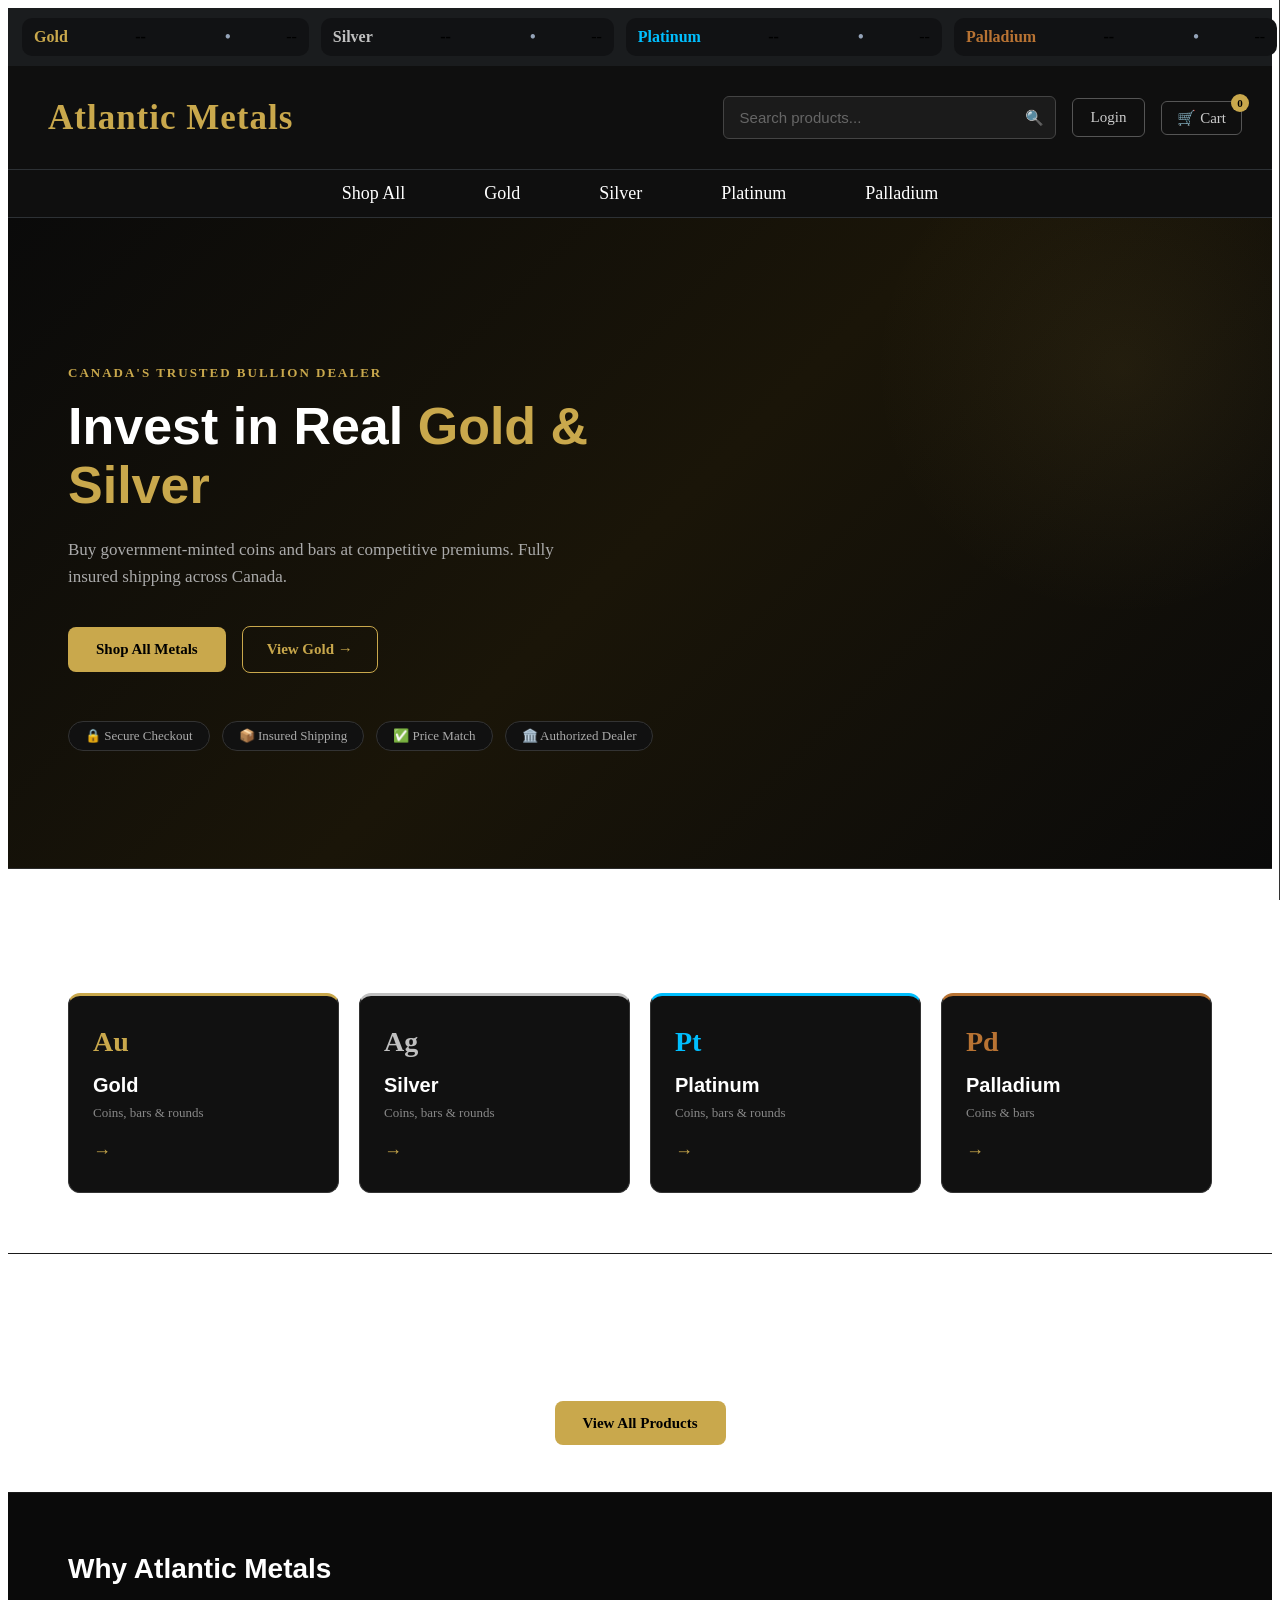
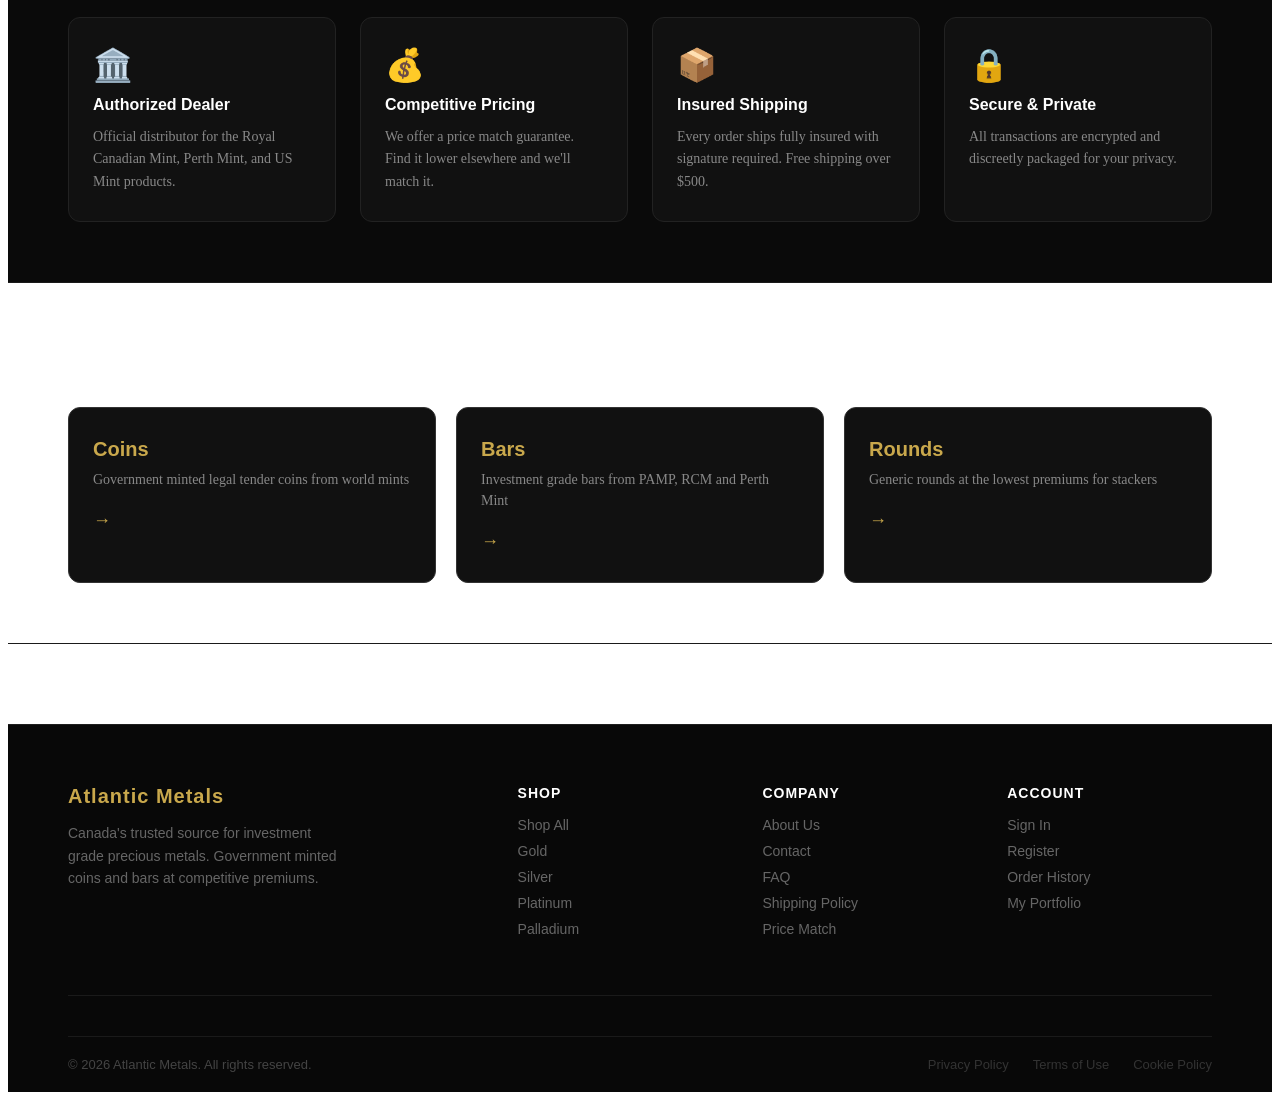
==== index.html @ 0f871f53 "Added footer, and login page" ====
<!DOCTYPE html>
<html>
<head>
    <title>Atlantic Metals - Canada's Precious Metals Dealer</title>
    <link rel="stylesheet" href="css/style.css">
    <link rel="stylesheet" href="css/store.css">
    <link rel="stylesheet" href="css/home.css">
    <link href="https://fonts.googleapis.com/css2?family=JetBrains+Mono:wght@400;600&display=swap" rel="stylesheet">
</head>
<body>

    <!-- CART DRAWER -->
    <div class="cart-overlay" id="cartOverlay"></div>
    <div class="cart-drawer" id="cartDrawer">
        <div class="cart-drawer-header">
            <h2>Your Cart</h2>
            <button class="cart-close-btn" id="cartCloseBtn">✕</button>
        </div>
        <div class="cart-drawer-items" id="cartDrawerItems"></div>
        <div class="cart-drawer-footer">
            <div class="cart-total-row">
                <span>Total</span>
                <span id="cartTotal">$0.00</span>
            </div>
            <button class="checkout-btn">Checkout</button>
        </div>
    </div>

    <div class="sticky-wrapper">

        <div class="ticker">
            <a href="products.html?metal=gold" class="metal-card">
                <div class="metal-info">
                    <span class="metal-name gold-text">Gold</span>
                    <span id="gold-price" class="metal-price gold">--</span>
                    <canvas id="gold-chart" width="60" height="18"></canvas>
                    <span id="gold-arrow" class="arrow unchanged">•</span>
                    <span id="gold-change" class="metal-change">--</span>
                </div>
            </a>
            <a href="products.html?metal=silver" class="metal-card">
                <div class="metal-info">
                    <span class="metal-name silver-text">Silver</span>
                    <span id="silver-price" class="metal-price silver">--</span>
                    <canvas id="silver-chart" width="60" height="18"></canvas>
                    <span id="silver-arrow" class="arrow unchanged">•</span>
                    <span id="silver-change" class="metal-change">--</span>
                </div>
            </a>
            <a href="products.html?metal=platinum" class="metal-card">
                <div class="metal-info">
                    <span class="metal-name platinum-text">Platinum</span>
                    <span id="platinum-price" class="metal-price platinum">--</span>
                    <canvas id="platinum-chart" width="60" height="18"></canvas>
                    <span id="platinum-arrow" class="arrow unchanged">•</span>
                    <span id="platinum-change" class="metal-change">--</span>
                </div>
            </a>
            <a href="products.html?metal=palladium" class="metal-card">
                <div class="metal-info">
                    <span class="metal-name palladium-text">Palladium</span>
                    <span id="palladium-price" class="metal-price palladium">--</span>
                    <canvas id="palladium-chart" width="60" height="18"></canvas>
                    <span id="palladium-arrow" class="arrow unchanged">•</span>
                    <span id="palladium-change" class="metal-change">--</span>
                </div>
            </a>
        </div>

        <div class="navbar">
            <a href="index.html" class="brand">Atlantic Metals</a>
            <div class="navbar-right">
                <div class="nav-search-wrap">
                    <input type="text" class="nav-search" id="navSearch" placeholder="Search products...">
                    <span class="nav-search-icon">🔍</span>
                </div>
                <a href="login.html" class="nav-login" id="navAccount">Login</a>
                <a class="nav-cart" id="cartBtn">
                    🛒 Cart
                    <span class="cart-count" id="cartCount">0</span>
                </a>
            </div>
        </div>

        <nav class="metal-menu">
            <div class="metal-item">
                <a href="products.html">Shop All</a>
            </div>
            <div class="metal-item">
                <a href="products.html?metal=gold">Gold</a>
                <div class="dropdown">
                    <a href="products.html?metal=gold&type=bars">Bars</a>
                    <a href="products.html?metal=gold&type=coins">Coins</a>
                    <a href="products.html?metal=gold&type=rounds">Rounds</a>
                </div>
            </div>
            <div class="metal-item">
                <a href="products.html?metal=silver">Silver</a>
                <div class="dropdown">
                    <a href="products.html?metal=silver&type=bars">Bars</a>
                    <a href="products.html?metal=silver&type=coins">Coins</a>
                    <a href="products.html?metal=silver&type=rounds">Rounds</a>
                </div>
            </div>
            <div class="metal-item">
                <a href="products.html?metal=platinum">Platinum</a>
                <div class="dropdown">
                    <a href="products.html?metal=platinum&type=bars">Bars</a>
                    <a href="products.html?metal=platinum&type=coins">Coins</a>
                    <a href="products.html?metal=platinum&type=rounds">Rounds</a>
                </div>
            </div>
            <div class="metal-item">
                <a href="products.html?metal=palladium">Palladium</a>
                <div class="dropdown">
                    <a href="products.html?metal=palladium&type=bars">Bars</a>
                    <a href="products.html?metal=palladium&type=coins">Coins</a>
                    <a href="products.html?metal=palladium&type=rounds">Rounds</a>
                </div>
            </div>
        </nav>
    </div>

    <!-- HERO -->
    <section class="hero">
        <div class="hero-content">
            <p class="hero-eyebrow">Canada's Trusted Bullion Dealer</p>
            <h1 class="hero-title">Invest in Real <span class="hero-gold">Gold & Silver</span></h1>
            <p class="hero-sub">Buy government-minted coins and bars at competitive premiums. Fully insured shipping across Canada.</p>
            <div class="hero-btns">
                <a href="products.html" class="btn-primary">Shop All Metals</a>
                <a href="products.html?metal=gold" class="btn-secondary">View Gold →</a>
            </div>
        </div>
        <div class="hero-badges">
            <div class="hero-badge">🔒 Secure Checkout</div>
            <div class="hero-badge">📦 Insured Shipping</div>
            <div class="hero-badge">✅ Price Match</div>
            <div class="hero-badge">🏛️ Authorized Dealer</div>
        </div>
    </section>

    <!-- SHOP BY METAL -->
    <section class="home-section">
        <h2 class="section-title">Shop by Metal</h2>
        <div class="metal-category-grid">
            <a href="products.html?metal=gold" class="metal-category-card gold-card">
                <div class="metal-category-icon">Au</div>
                <h3>Gold</h3>
                <p>Coins, bars & rounds</p>
                <span class="category-arrow">→</span>
            </a>
            <a href="products.html?metal=silver" class="metal-category-card silver-card">
                <div class="metal-category-icon">Ag</div>
                <h3>Silver</h3>
                <p>Coins, bars & rounds</p>
                <span class="category-arrow">→</span>
            </a>
            <a href="products.html?metal=platinum" class="metal-category-card platinum-card">
                <div class="metal-category-icon">Pt</div>
                <h3>Platinum</h3>
                <p>Coins, bars & rounds</p>
                <span class="category-arrow">→</span>
            </a>
            <a href="products.html?metal=palladium" class="metal-category-card palladium-card">
                <div class="metal-category-icon">Pd</div>
                <h3>Palladium</h3>
                <p>Coins & bars</p>
                <span class="category-arrow">→</span>
            </a>
        </div>
    </section>

    <!-- FEATURED PRODUCTS -->
    <section class="home-section">
        <h2 class="section-title">Bestsellers</h2>
        <div class="featured-grid" id="featuredGrid"></div>
        <div class="section-cta">
            <a href="products.html" class="btn-primary">View All Products</a>
        </div>
    </section>

    <!-- WHY US -->
    <section class="home-section why-section">
        <h2 class="section-title">Why Atlantic Metals</h2>
        <div class="why-grid">
            <div class="why-card">
                <div class="why-icon">🏛️</div>
                <h3>Authorized Dealer</h3>
                <p>Official distributor for the Royal Canadian Mint, Perth Mint, and US Mint products.</p>
            </div>
            <div class="why-card">
                <div class="why-icon">💰</div>
                <h3>Competitive Pricing</h3>
                <p>We offer a price match guarantee. Find it lower elsewhere and we'll match it.</p>
            </div>
            <div class="why-card">
                <div class="why-icon">📦</div>
                <h3>Insured Shipping</h3>
                <p>Every order ships fully insured with signature required. Free shipping over $500.</p>
            </div>
            <div class="why-card">
                <div class="why-icon">🔒</div>
                <h3>Secure & Private</h3>
                <p>All transactions are encrypted and discreetly packaged for your privacy.</p>
            </div>
        </div>
    </section>

    <!-- SHOP BY TYPE -->
    <section class="home-section">
        <h2 class="section-title">Shop by Type</h2>
        <div class="type-grid">
            <a href="products.html?metal=gold&type=coins" class="type-card">
                <h3>Coins</h3>
                <p>Government minted legal tender coins from world mints</p>
                <span class="category-arrow">→</span>
            </a>
            <a href="products.html?metal=gold&type=bars" class="type-card">
                <h3>Bars</h3>
                <p>Investment grade bars from PAMP, RCM and Perth Mint</p>
                <span class="category-arrow">→</span>
            </a>
            <a href="products.html?metal=gold&type=rounds" class="type-card">
                <h3>Rounds</h3>
                <p>Generic rounds at the lowest premiums for stackers</p>
                <span class="category-arrow">→</span>
            </a>
        </div>
    </section>

    <script src="js/data.js"></script>
    <script src="js/script.js"></script>
    <script src="js/cart.js"></script>
    <script src="js/home.js"></script>
    <script src="js/footer.js"></script>

</body>
</html>
---- css/store.css ----
.store-page {
    color: white;
    font-family: Arial, Helvetica, sans-serif;
    min-height: 100vh;
    margin-top: 40px;
    margin-left: 30px;
    margin-right: 30px;
}

/* SORT BAR ABOVE PRODUCTS */
.store-sort-bar {
    display: flex;
    justify-content: space-between;
    align-items: center;
    position: relative;
    margin-bottom: 15px;
}

.sort-left {
    display: flex;
    align-items: center;
    justify-content: space-between;
    width: 260px;
}

.sort-right {
    position: relative;
}

.product-count {
    color: #fff;
    font-size: 19px;
    font-weight: 700;
}

.clear-filters-btn {
    background: none;
    border: none;
    color: #c9a84c;
    cursor: pointer;
    font-size: 19px;
    padding: 0;
}

.clear-filters-btn:hover {
    text-decoration: underline;
}

/* COMMON STICKY WRAPPER FOR TICKER + NAVBAR + METAL MENU */
.sticky-wrapper {
    position: sticky;
    top: 0;
    z-index: 1000;
    background: #0f0f0f;
    border-bottom: 1px solid #2d3135;
}

/* TICKER */
.ticker {
    display: flex;
    width: 100%;
    background-color: #1A1C1E;
    padding: 10px 14px;
    gap: 12px;
    box-sizing: border-box;
}

/* NAVBAR */
.navbar {
    display: flex;
    justify-content: space-between;
    align-items: center;
    padding: 20px 20px 20px 40px;
    border-bottom: 1px solid #2d3135;
}

.brand {
    color: #c9a84c;
    font-size: 35px;
    font-weight: 700;
    text-decoration: none;
    letter-spacing: 1px;
}

.brand:hover {
    color: #fff;
}

.navbar-right {
    display: flex;
    align-items: center;
    gap: 16px;
    padding: 10px;
}

.nav-search {
    background: #1b1b1b;
    border: 1px solid #444;
    border-radius: 6px;
    padding: 12px 40px 12px 16px;
    color: #fff;
    font-size: 15px;
    width: 275px;
    outline: none;
}

.nav-search::placeholder {
    color: #666;
}

.nav-search:focus {
    border-color: #c9a84c;
}

.nav-search-wrap {
    position: relative;
    display: flex;
    align-items: center;
}

.nav-search-icon {
    position: absolute;
    right: 12px;
    color: #666;
    font-size: 15px;
    pointer-events: none;
}

.nav-login {
    color: #ccc;
    font-size: 15px;
    text-decoration: none;
    border: 1px solid #555;
    padding: 10px 18px;
    border-radius: 6px;
}

.nav-login:hover {
    border-color: #c9a84c;
    color: #c9a84c;
}

.nav-cart {
    color: #ccc;
    font-size: 15px;
    text-decoration: none;
    border: 1px solid #555;
    padding: 7px 15px;
    border-radius: 6px;
    position: relative;
    overflow: visible;
    cursor: pointer;
}

.nav-cart:hover {
    border-color: #c9a84c;
    color: #c9a84c;
}

.cart-count {
    position: absolute;
    top: -8px;
    right: -8px;
    background: #c9a84c;
    color: #000;
    font-size: 11px;
    font-weight: 700;
    border-radius: 50%;
    width: 18px;
    height: 18px;
    display: flex;
    align-items: center;
    justify-content: center;
}

/* METAL MENU */
.metal-menu {
    display: flex;
    justify-content: center;
    align-items: center;
    gap: 55px;
    padding: 7px 0;
}

.metal-item {
    position: relative;
}

.metal-item > a {
    color: white;
    font-size: 18px;
    font-weight: 500;
    text-decoration: none;
    padding: 6px 12px;
    display: block;
}

.metal-item > a:hover {
    color: #c9a84c;
}

.metal-item .dropdown {
    display: none;
    position: absolute;
    top: 100%;
    left: 0;
    background: #1c1c1c;
    border: 1px solid #444;
    border-radius: 8px;
    min-width: 140px;
    z-index: 100;
}

.metal-item:hover .dropdown {
    display: block;
}

.metal-item .dropdown a {
    display: block;
    padding: 8px 10px;
    color: white;
    text-decoration: none;
    font-size: 14px;
}

.metal-item .dropdown a:hover {
    background: #333;
}

/* ACTIVE METAL COLORS */
.metal-item.active-gold > a { color: #c9a84c; }
.metal-item.active-silver > a { color: #C0C0C0; }
.metal-item.active-platinum > a { color: #00bfff; }
.metal-item.active-palladium > a { color: #b87333; }
.metal-item.active-all > a { color: #ffffff; }

/* TICKER METAL NAME COLORS */
.gold-text { color: #c9a84c; }
.silver-text { color: #C0C0C0; }
.platinum-text { color: #00bfff; }
.palladium-text { color: #b87333; }

/* PRODUCTS PAGE LAYOUT */
.store-page .products-page {
    display: flex;
    flex-direction: row;
    align-items: flex-start;
    gap: 20px;
}

/* FILTER CARD STYLE */
.filters-card {
    width: 260px;
    background: #1b1b1b;
    border: 1px solid #444;
    border-radius: 10px;
    padding: 25px;
    display: flex;
    flex-direction: column;
    gap: 10px;
    align-items: flex-start;
    box-sizing: border-box;
}

.filters-card h4 {
    margin: 10px 0 5px 0;
    color: #c9a84c;
    font-size: 14px;
}

.filters-card label {
    display: block;
    margin: 5px 0;
    color: #fff;
    font-size: 14px;
}

.filters-card input[type="checkbox"] {
    margin-right: 8px;
}

.filter-dropdown {
    width: 100%;
    border-bottom: 1px solid #333;
    margin-bottom: 10px;
}

.filter-header-toggle {
    cursor: pointer;
    font-size: 14px;
    font-weight: 600;
    color: #ccc;
    padding: 8px 0;
    user-select: none;
}

.filter-header-toggle:hover {
    color: white;
}

.filter-options {
    display: none;
    padding-left: 5px;
    flex-direction: column;
    gap: 5px;
}

.filter-options.show {
    display: flex;
}

/* PRODUCTS AREA */
.store-page .products-area {
    flex: 1;
    display: flex;
    flex-direction: column;
}

/* PRODUCT GRID */
.store-page .product-grid {
    display: grid;
    grid-template-columns: repeat(auto-fill, minmax(240px, 1fr));
    gap: 30px;
}

/* PRODUCT CARD */
.store-page .product-card {
    background: #000000;
    border: 1px solid #444;
    border-radius: 10px;
    padding: 20px;
    height: 420px;
    display: flex;
    flex-direction: column;
    justify-content: space-between;
    transition: 0.2s;
    position: relative;
}

.store-page .product-card:hover {
    border: 1px solid #888;
    background: #111;
}

.store-page .product-card h3 {
    color: #c9a84c;
    font-size: 16px;
}

.store-page .product-card p {
    color: #ddd;
    margin: 5px 0;
}

/* PRODUCT IMAGE WRAP */
.product-img-wrap {
    width: 100%;
    height: 270px;
    background: #000000;
    border-radius: 8px;
    display: flex;
    align-items: center;
    justify-content: center;
    margin-bottom: 10px;
    padding: 15px;
    box-sizing: border-box;
}

.product-img-wrap img {
    max-height: 200px;
    width: auto;
    object-fit: contain;
}

/* AVAILABILITY */
.availability {
    position: absolute;
    top: 10px;
    right: 10px;
    font-size: 12px;
    font-weight: 600;
}

.in-stock { color: #00d26a; }
.out-stock { color: #ff4d4d; }

/* PRICE TICKER STYLES */
.metal-card {
    flex: 1;
    display: flex;
    align-items: center;
    justify-content: center;
    padding: 10px 12px;
    background-color: #111214;
    border-radius: 10px;
    text-decoration: none;
    color: inherit;
    transition: background-color 0.2s ease, transform 0.15s ease;
}

.metal-card:hover {
    background-color: #222426;
    transform: translateY(-2px);
}

.flash-green { animation: cardFlashGreen 0.35s ease; }
.flash-red { animation: cardFlashRed 0.35s ease; }

@keyframes cardFlashGreen {
    0% { background-color: rgba(74,222,128,0.45); }
    100% { background-color: #111214; }
}

@keyframes cardFlashRed {
    0% { background-color: rgba(248,113,113,0.45); }
    100% { background-color: #111214; }
}

.metal-info {
    display: flex;
    align-items: center;
    justify-content: center;
    gap: 8px;
    width: 100%;
}

.metal-name {
    font-weight: 600;
}

.metal-price {
    font-weight: 600;
    min-width: 70px;
    text-align: right;
    font-variant-numeric: tabular-nums;
}

.arrow {
    font-weight: bold;
    width: 12px;
    text-align: center;
}

.arrow.positive { color: #4ADE80; }
.arrow.negative { color: #F87171; }
.arrow.unchanged { color: #94A3B8; }

.metal-change {
    min-width: 55px;
    text-align: right;
    font-variant-numeric: tabular-nums;
}

.sparkline-container {
    width: 80px;
    height: 30px;
}

canvas.sparkline {
    width: 100%;
    height: 100%;
    display: block;
}

/* SORT CONTROL BUTTON */
.sort-control {
    background: #1b1b1b;
    padding: 6px 12px;
    border: 1px solid #444;
    border-radius: 6px;
    cursor: pointer;
    user-select: none;
    font-size: 19px;
}

.sort-control:hover {
    background: #222;
}

/* SORT DROPDOWN MENU */
.sort-dropdown {
    display: none;
    position: absolute;
    top: 32px;
    right: 0;
    background: #1b1b1b;
    border: 1px solid #444;
    border-radius: 8px;
    min-width: 230px;
    overflow: hidden;
    z-index: 200;
}

.sort-dropdown.open {
    display: block;
}

.sort-dropdown div {
    padding: 10px 12px;
    cursor: pointer;
    font-size: 19px;
    border-bottom: 1px solid #333;
}

.sort-dropdown div:last-child {
    border-bottom: none;
}

.sort-dropdown div:hover {
    background: #2a2a2a;
}

.breadcrumb {
    display: flex;
    align-items: center;
    gap: 6px;
    margin-bottom: 40px;
    font-size: 17px;
    margin-top: 30px;
}

.breadcrumb a {
    color: #aaa;
    text-decoration: none;
}

.breadcrumb a:hover {
    color: #c9a84c;
}

.breadcrumb span {
    color: #555;
}

/* CARD LINK */
.card-link {
    text-decoration: none;
    display: block;
}

.card-link h3 {
    color: #c9a84c;
    font-size: 16px;
}

.card-link:hover h3 {
    text-decoration: underline;
}

.card-price {
    color: #ddd;
    margin: 5px 0;
    font-size: 15px;
}

.card-bottom {
    display: flex;
    align-items: center;
    justify-content: space-between;
    margin-top: 10px;
    gap: 8px;
}

.card-qty {
    display: flex;
    align-items: center;
    gap: 6px;
    background: #1a1a1a;
    border: 1px solid #444;
    border-radius: 6px;
    padding: 4px 8px;
}

.qty-btn {
    background: none;
    border: none;
    color: #fff;
    font-size: 16px;
    cursor: pointer;
    padding: 0 4px;
    line-height: 1;
}

.qty-btn:hover {
    color: #c9a84c;
}

.qty-value {
    min-width: 20px;
    text-align: center;
    font-size: 14px;
    color: #fff;
}

.add-to-cart-btn {
    background: #c9a84c;
    color: #000;
    border: none;
    padding: 6px 12px;
    border-radius: 6px;
    cursor: pointer;
    font-size: 13px;
    font-weight: 700;
    flex: 1;
}

.add-to-cart-btn:hover {
    background: #b8973f;
}

/* CART DRAWER */
.cart-overlay {
    display: none;
    position: fixed;
    inset: 0;
    background: rgba(0,0,0,0.6);
    z-index: 2000;
}

.cart-overlay.open {
    display: block;
}

.cart-drawer {
    position: fixed;
    top: 0;
    right: -600px;
    width: 600px;
    height: 100vh;
    background: #111;
    border-left: 1px solid #333;
    z-index: 2001;
    display: flex;
    flex-direction: column;
    transition: right 0.3s ease;
}

.cart-drawer.open {
    right: 0;
}

.cart-drawer-header {
    display: flex;
    justify-content: space-between;
    align-items: center;
    padding: 20px 24px;
    border-bottom: 1px solid #333;
}

.cart-drawer-header h2 {
    color: #fff;
    font-size: 20px;
    margin: 0;
}

.cart-close-btn {
    background: none;
    border: none;
    color: #aaa;
    font-size: 20px;
    cursor: pointer;
}

.cart-close-btn:hover {
    color: #fff;
}

.cart-drawer-items {
    flex: 1;
    overflow-y: auto;
    padding: 16px 24px;
    display: flex;
    flex-direction: column;
    gap: 16px;
}

.cart-empty {
    color: #aaa;
    text-align: center;
    margin-top: 40px;
}

.cart-item {
    display: flex;
    gap: 14px;
    padding-bottom: 16px;
    border-bottom: 1px solid #222;
}

.cart-item-img {
    width: 70px;
    height: 70px;
    object-fit: contain;
    background: #000;
    border-radius: 8px;
    padding: 6px;
    border: 1px solid #333;
}

.cart-item-info {
    flex: 1;
    display: flex;
    flex-direction: column;
    gap: 6px;
}

.cart-item-name {
    color: #fff;
    font-size: 13px;
    margin: 0;
    font-weight: 600;
}

.cart-item-subtotal {
    color: #c9a84c;
    font-size: 14px;
    font-weight: 700;
    margin: 0;
}

.cart-item-controls {
    display: flex;
    align-items: center;
    gap: 12px;
}

.cart-remove-btn {
    background: none;
    border: none;
    color: #ff4d4d;
    font-size: 12px;
    cursor: pointer;
    padding: 0;
}

.cart-remove-btn:hover {
    text-decoration: underline;
}

.cart-drawer-footer {
    padding: 20px 24px;
    border-top: 1px solid #333;
    display: flex;
    flex-direction: column;
    gap: 14px;
}

.cart-total-row {
    display: flex;
    justify-content: space-between;
    color: #fff;
    font-size: 18px;
    font-weight: 700;
}

.checkout-btn {
    background: #c9a84c;
    color: #000;
    border: none;
    padding: 14px;
    border-radius: 8px;
    font-size: 16px;
    font-weight: 700;
    cursor: pointer;
    width: 100%;
}

.checkout-btn:hover {
    background: #b8973f;
}

/* SITE FOOTER */
.site-footer {
    background: #080808;
    border-top: 1px solid #1e1e1e;
    padding: 60px 60px 0 60px;
    margin-top: 80px;
    font-family: Arial, Helvetica, sans-serif;
}

.footer-inner {
    display: grid;
    grid-template-columns: 2fr 1fr 1fr 1fr;
    gap: 48px;
    padding-bottom: 48px;
    border-bottom: 1px solid #1a1a1a;
}

.footer-brand-name {
    display: inline-block;
    color: #c9a84c;
    font-size: 20px;
    font-weight: 700;
    text-decoration: none;
    letter-spacing: 1px;
    margin-bottom: 14px;
}

.footer-brand-name:hover {
    color: #e0c070;
}

.footer-brand p {
    color: #555;
    font-size: 14px;
    line-height: 1.7;
    margin: 0;
    max-width: 280px;
}

.footer-links h4 {
    color: #aaa;
    font-size: 12px;
    font-weight: 700;
    letter-spacing: 1px;
    text-transform: uppercase;
    margin: 0 0 16px 0;
}

.footer-links a {
    display: block;
    color: #555;
    text-decoration: none;
    font-size: 14px;
    margin-bottom: 10px;
    transition: color 0.2s;
}

.footer-links a:hover {
    color: #c9a84c;
}

.footer-bottom {
    display: flex;
    justify-content: space-between;
    align-items: center;
    padding: 20px 0;
}

.footer-bottom p {
    color: #333;
    font-size: 13px;
    margin: 0;
}

.footer-bottom-links {
    display: flex;
    gap: 24px;
}

.footer-bottom-links a {
    color: #333;
    text-decoration: none;
    font-size: 13px;
    transition: color 0.2s;
}

.footer-bottom-links a:hover {
    color: #888;
}
---- css/home.css ----
/* HERO */
.hero {
    min-height: 520px;
    display: flex;
    flex-direction: column;
    justify-content: center;
    padding: 80px 60px 50px 60px;
    background: linear-gradient(135deg, #0a0a0a 0%, #1a1508 50%, #0a0a0a 100%);
    border-bottom: 1px solid #2a2a2a;
    position: relative;
    overflow: hidden;
}

.hero::before {
    content: "";
    position: absolute;
    top: -100px;
    right: -100px;
    width: 500px;
    height: 500px;
    background: radial-gradient(circle, rgba(201,168,76,0.08) 0%, transparent 70%);
    pointer-events: none;
}

.hero-content {
    max-width: 650px;
}

.hero-eyebrow {
    color: #c9a84c;
    font-size: 13px;
    font-weight: 600;
    letter-spacing: 2px;
    text-transform: uppercase;
    margin: 0 0 16px 0;
}

.hero-title {
    font-size: 52px;
    font-weight: 700;
    color: #fff;
    margin: 0 0 20px 0;
    line-height: 1.15;
    font-family: Arial, Helvetica, sans-serif;
}

.hero-gold {
    color: #c9a84c;
}

.hero-sub {
    color: #aaa;
    font-size: 17px;
    margin: 0 0 36px 0;
    line-height: 1.6;
    max-width: 520px;
}

.hero-btns {
    display: flex;
    gap: 16px;
    align-items: center;
}

.btn-primary {
    background: #c9a84c;
    color: #000;
    padding: 14px 28px;
    border-radius: 8px;
    text-decoration: none;
    font-weight: 700;
    font-size: 15px;
    transition: background 0.2s;
}

.btn-primary:hover {
    background: #b8973f;
}

.btn-secondary {
    color: #c9a84c;
    text-decoration: none;
    font-size: 15px;
    font-weight: 600;
    border: 1px solid #c9a84c;
    padding: 14px 24px;
    border-radius: 8px;
    transition: 0.2s;
}

.btn-secondary:hover {
    background: rgba(201,168,76,0.1);
}

.hero-badges {
    display: flex;
    gap: 12px;
    margin-top: 48px;
    flex-wrap: wrap;
}

.hero-badge {
    background: #111;
    border: 1px solid #333;
    border-radius: 20px;
    padding: 6px 16px;
    font-size: 13px;
    color: #aaa;
}

/* SECTIONS */
.home-section {
    padding: 60px 60px;
    border-bottom: 1px solid #1a1a1a;
}

.section-title {
    color: #fff;
    font-size: 28px;
    font-weight: 700;
    margin: 0 0 32px 0;
    font-family: Arial, Helvetica, sans-serif;
}

.section-cta {
    margin-top: 36px;
    text-align: center;
}

/* METAL CATEGORY GRID */
.metal-category-grid {
    display: grid;
    grid-template-columns: repeat(4, 1fr);
    gap: 20px;
}

.metal-category-card {
    background: #111;
    border: 1px solid #333;
    border-radius: 12px;
    padding: 30px 24px;
    text-decoration: none;
    display: flex;
    flex-direction: column;
    gap: 8px;
    transition: 0.2s;
    position: relative;
    overflow: hidden;
}

.metal-category-card:hover {
    border-color: #555;
    transform: translateY(-3px);
}

.metal-category-icon {
    font-size: 28px;
    font-weight: 700;
    margin-bottom: 8px;
}

.gold-card .metal-category-icon { color: #c9a84c; }
.silver-card .metal-category-icon { color: #C0C0C0; }
.platinum-card .metal-category-icon { color: #00bfff; }
.palladium-card .metal-category-icon { color: #b87333; }

.gold-card { border-top: 3px solid #c9a84c; }
.silver-card { border-top: 3px solid #C0C0C0; }
.platinum-card { border-top: 3px solid #00bfff; }
.palladium-card { border-top: 3px solid #b87333; }

.metal-category-card h3 {
    color: #fff;
    font-size: 20px;
    margin: 0;
    font-family: Arial, Helvetica, sans-serif;
}

.metal-category-card p {
    color: #888;
    font-size: 13px;
    margin: 0;
}

.category-arrow {
    color: #c9a84c;
    font-size: 18px;
    margin-top: 12px;
}

/* FEATURED PRODUCTS */
.featured-grid {
    display: grid;
    grid-template-columns: repeat(auto-fill, minmax(220px, 1fr));
    gap: 24px;
}

.featured-card {
    background: #000;
    border: 1px solid #333;
    border-radius: 10px;
    padding: 16px;
    display: flex;
    flex-direction: column;
    justify-content: space-between;
    transition: 0.2s;
}

.featured-card:hover {
    border-color: #666;
    background: #111;
}

.featured-card-link {
    text-decoration: none;
    display: block;
}

.featured-img-wrap {
    width: 100%;
    height: 160px;
    background: #000;
    border-radius: 8px;
    display: flex;
    align-items: center;
    justify-content: center;
    margin-bottom: 12px;
    padding: 10px;
    box-sizing: border-box;
}

.featured-img-wrap img {
    max-height: 140px;
    width: auto;
    object-fit: contain;
}

.featured-card h3 {
    color: #c9a84c;
    font-size: 14px;
    margin: 0 0 6px 0;
    font-family: Arial, Helvetica, sans-serif;
}

.featured-price {
    color: #ddd;
    font-size: 15px;
    font-weight: 600;
    margin: 0 0 12px 0;
}

/* WHY SECTION */
.why-section {
    background: #0a0a0a;
}

.why-grid {
    display: grid;
    grid-template-columns: repeat(4, 1fr);
    gap: 24px;
}

.why-card {
    background: #111;
    border: 1px solid #222;
    border-radius: 12px;
    padding: 28px 24px;
    display: flex;
    flex-direction: column;
    gap: 12px;
}

.why-icon {
    font-size: 32px;
}

.why-card h3 {
    color: #fff;
    font-size: 16px;
    margin: 0;
    font-family: Arial, Helvetica, sans-serif;
}

.why-card p {
    color: #888;
    font-size: 14px;
    margin: 0;
    line-height: 1.6;
}

/* TYPE GRID */
.type-grid {
    display: grid;
    grid-template-columns: repeat(3, 1fr);
    gap: 20px;
}

.type-card {
    background: #111;
    border: 1px solid #333;
    border-radius: 12px;
    padding: 30px 24px;
    text-decoration: none;
    display: flex;
    flex-direction: column;
    gap: 8px;
    transition: 0.2s;
}

.type-card:hover {
    border-color: #c9a84c;
    transform: translateY(-2px);
}

.type-card h3 {
    color: #c9a84c;
    font-size: 20px;
    margin: 0;
    font-family: Arial, Helvetica, sans-serif;
}

.type-card p {
    color: #888;
    font-size: 14px;
    margin: 0;
    line-height: 1.5;
}

/* FOOTER */
.home-footer {
    background: #080808;
    border-top: 1px solid #222;
    padding: 60px 60px 20px 60px;
}

.footer-inner {
    display: grid;
    grid-template-columns: 2fr 1fr 1fr 1fr;
    gap: 40px;
    margin-bottom: 40px;
}

.footer-brand h2 {
    color: #c9a84c;
    font-size: 22px;
    margin: 0 0 12px 0;
    font-family: Arial, Helvetica, sans-serif;
}

.footer-brand p {
    color: #666;
    font-size: 14px;
    line-height: 1.6;
    margin: 0;
}

.footer-links h4 {
    color: #fff;
    font-size: 14px;
    margin: 0 0 16px 0;
    font-family: Arial, Helvetica, sans-serif;
}

.footer-links a {
    display: block;
    color: #666;
    text-decoration: none;
    font-size: 14px;
    margin-bottom: 10px;
    transition: color 0.2s;
}

.footer-links a:hover {
    color: #c9a84c;
}

.footer-bottom {
    border-top: 1px solid #1a1a1a;
    padding-top: 20px;
    text-align: center;
}

.footer-bottom p {
    color: #444;
    font-size: 13px;
    margin: 0;
}
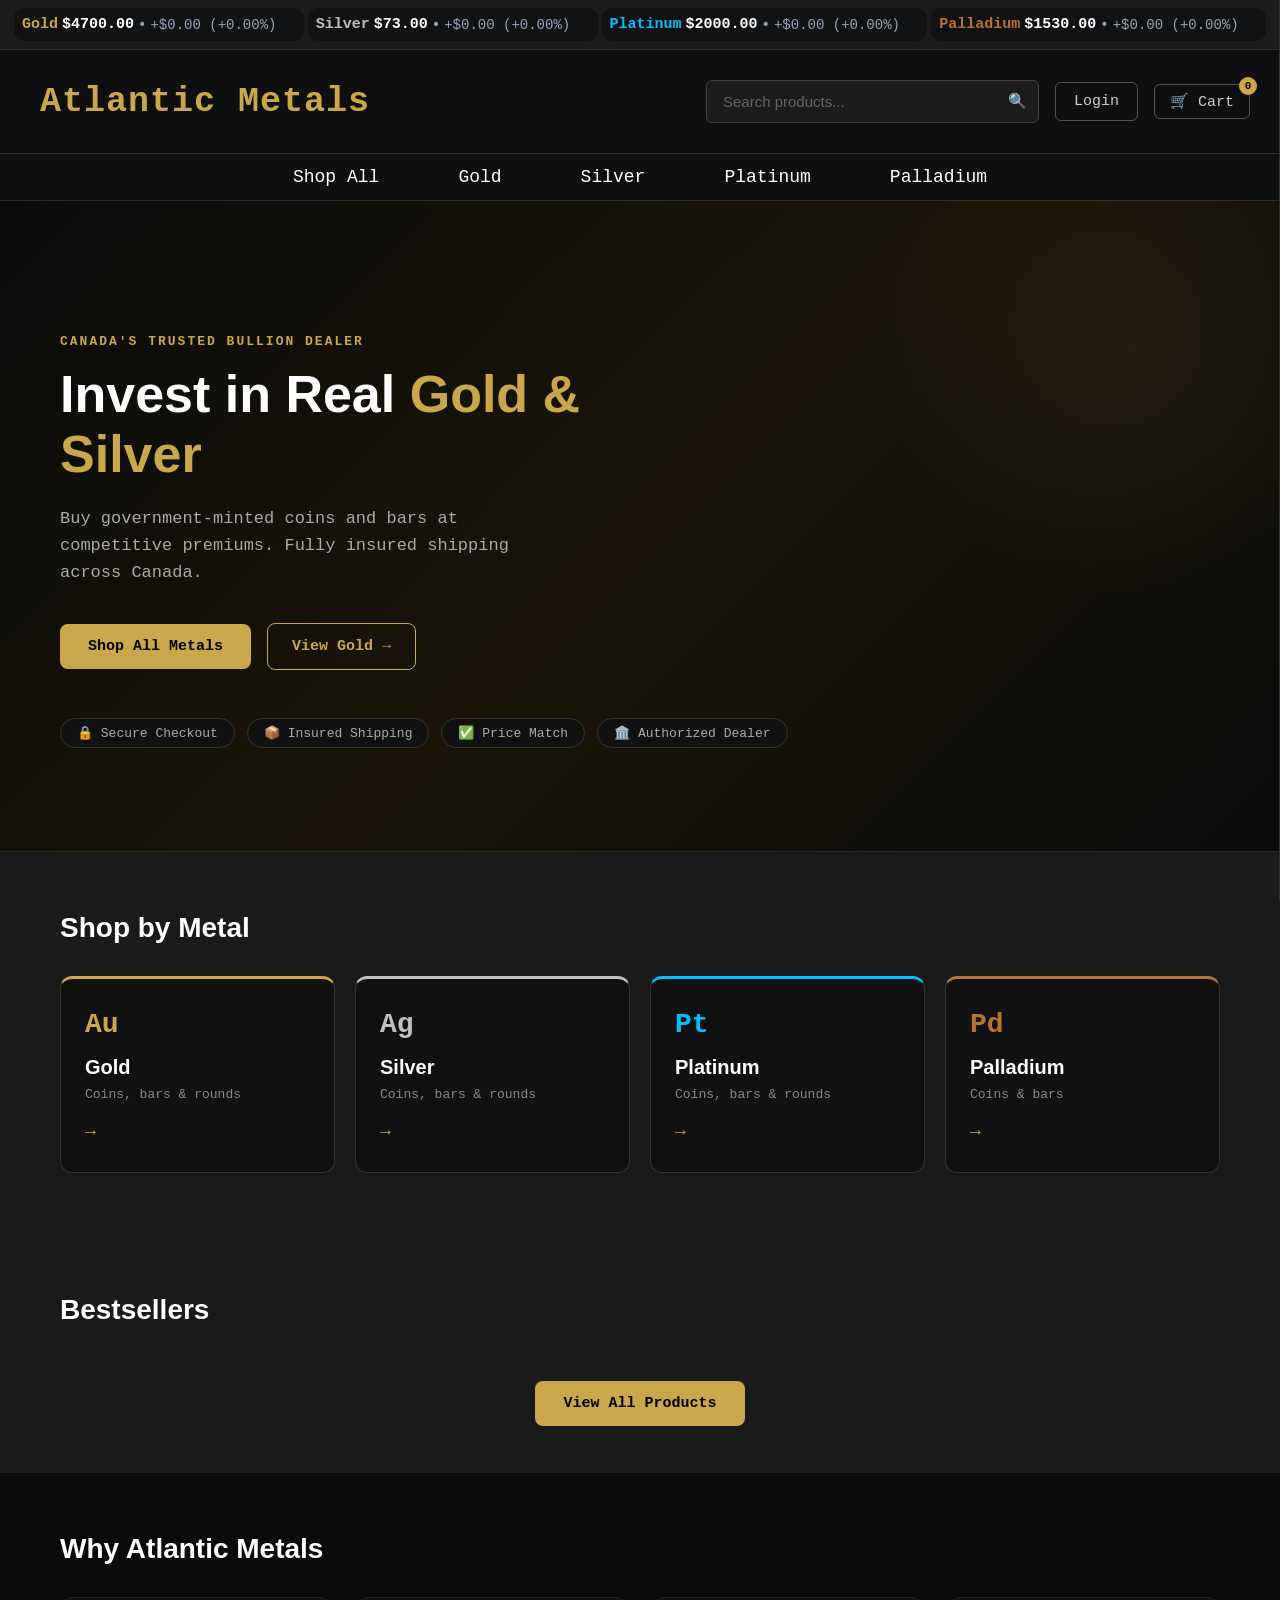
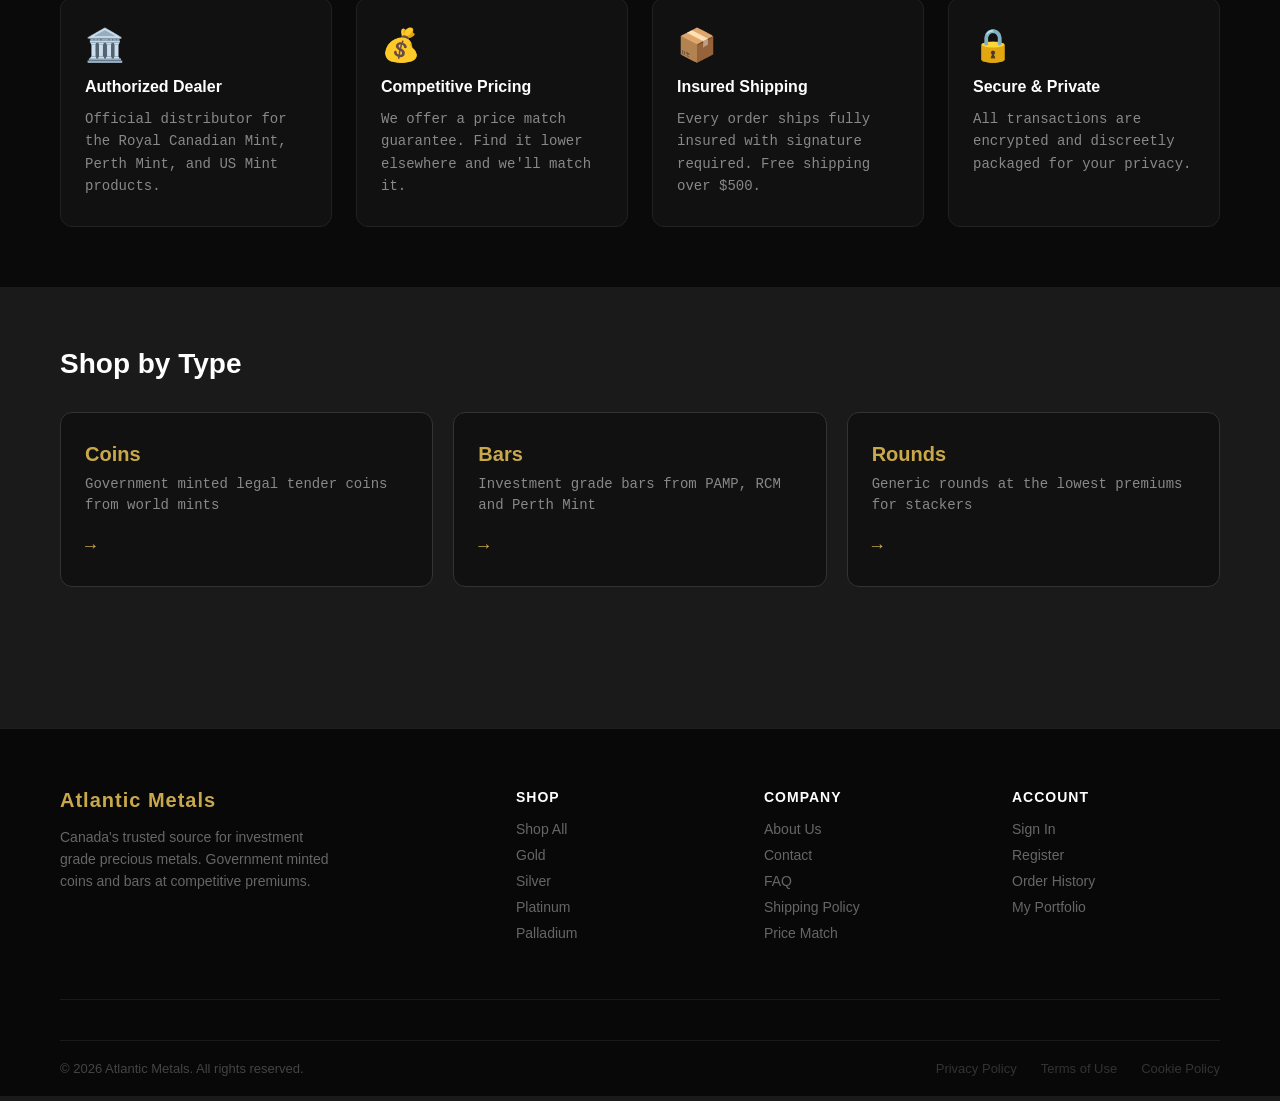
==== commit 3d78af44: "refactor(ticker): implement full-viewport width design with responsive sparkline management - Resolv" ====
--- a/index.html
+++ b/index.html
@@ -8,6 +8,7 @@
     <link href="https://fonts.googleapis.com/css2?family=JetBrains+Mono:wght@400;600&display=swap" rel="stylesheet">
 </head>
 <body>
+    <main>
 
     <!-- CART DRAWER -->
     <div class="cart-overlay" id="cartOverlay"></div>
@@ -28,41 +29,42 @@
 
     <div class="sticky-wrapper">
 
+        <!-- TICKER -->
         <div class="ticker">
             <a href="products.html?metal=gold" class="metal-card">
                 <div class="metal-info">
                     <span class="metal-name gold-text">Gold</span>
                     <span id="gold-price" class="metal-price gold">--</span>
-                    <canvas id="gold-chart" width="60" height="18"></canvas>
+                    <div class="sparkline-container"><canvas id="gold-chart" class="sparkline"></canvas></div>
                     <span id="gold-arrow" class="arrow unchanged">•</span>
-                    <span id="gold-change" class="metal-change">--</span>
+                    <span id="gold-change" class="metal-change unchanged">--</span>
                 </div>
             </a>
             <a href="products.html?metal=silver" class="metal-card">
                 <div class="metal-info">
                     <span class="metal-name silver-text">Silver</span>
                     <span id="silver-price" class="metal-price silver">--</span>
-                    <canvas id="silver-chart" width="60" height="18"></canvas>
+                    <div class="sparkline-container"><canvas id="silver-chart" class="sparkline"></canvas></div>
                     <span id="silver-arrow" class="arrow unchanged">•</span>
-                    <span id="silver-change" class="metal-change">--</span>
+                    <span id="silver-change" class="metal-change unchanged">--</span>
                 </div>
             </a>
             <a href="products.html?metal=platinum" class="metal-card">
                 <div class="metal-info">
                     <span class="metal-name platinum-text">Platinum</span>
                     <span id="platinum-price" class="metal-price platinum">--</span>
-                    <canvas id="platinum-chart" width="60" height="18"></canvas>
+                    <div class="sparkline-container"><canvas id="platinum-chart" class="sparkline"></canvas></div>
                     <span id="platinum-arrow" class="arrow unchanged">•</span>
-                    <span id="platinum-change" class="metal-change">--</span>
+                    <span id="platinum-change" class="metal-change unchanged">--</span>
                 </div>
             </a>
             <a href="products.html?metal=palladium" class="metal-card">
                 <div class="metal-info">
                     <span class="metal-name palladium-text">Palladium</span>
                     <span id="palladium-price" class="metal-price palladium">--</span>
-                    <canvas id="palladium-chart" width="60" height="18"></canvas>
+                    <div class="sparkline-container"><canvas id="palladium-chart" class="sparkline"></canvas></div>
                     <span id="palladium-arrow" class="arrow unchanged">•</span>
-                    <span id="palladium-change" class="metal-change">--</span>
+                    <span id="palladium-change" class="metal-change unchanged">--</span>
                 </div>
             </a>
         </div>
@@ -228,10 +230,13 @@
             </a>
         </div>
     </section>
+    </main>
 
     <script src="js/data.js"></script>
+    <script src="js/pricing.js"></script>
     <script src="js/script.js"></script>
     <script src="js/cart.js"></script>
+    <script src="js/auth.js"></script>
     <script src="js/home.js"></script>
     <script src="js/footer.js"></script>
 
--- a/css/style.css
+++ b/css/style.css
@@ -0,0 +1,132 @@
+body {
+    margin: 0;
+    font-family: 'JetBrains Mono', monospace;
+    background-color: #1a1a1a;
+    color: #ffffff;
+}
+
+main {
+    min-height: calc(100vh - 300px);
+}
+
+/* ── Ticker ─────────────────────────────────────────────────────────────────── */
+.ticker {
+    display: flex;
+    position: sticky;
+    top: 0;
+    width: 100vw;
+    margin-left: calc(-50vw + 50%);
+    background-color: #1A1C1E;
+    border-bottom: 1px solid #2D3135;
+    padding: 8px 14px;
+    gap: 4px;
+    box-sizing: border-box;
+    z-index: 1000;
+    overflow-x: hidden;
+    justify-content: flex-start;
+    flex-wrap: nowrap;
+}
+
+.metal-card {
+    flex: 1 0 auto;
+    display: flex;
+    align-items: center;
+    justify-content: flex-start;
+    padding: 8px 8px;
+    background-color: #111214;
+    border-radius: 10px;
+    text-decoration: none;
+    color: inherit;
+    transition: background-color 0.2s ease, transform 0.15s ease;
+    white-space: nowrap;
+}
+
+.metal-card:hover {
+    background-color: #222426;
+    transform: translateY(-2px);
+}
+
+/* Flash animations */
+.flash-green { animation: cardFlashGreen 0.35s ease; }
+.flash-red   { animation: cardFlashRed   0.35s ease; }
+
+@keyframes cardFlashGreen {
+    0%   { background-color: rgba(74,222,128,0.45); }
+    100% { background-color: #111214; }
+}
+@keyframes cardFlashRed {
+    0%   { background-color: rgba(248,113,113,0.45); }
+    100% { background-color: #111214; }
+}
+
+/* Single horizontal row — everything inline, no wrapping */
+.metal-info {
+    display: flex;
+    align-items: center;
+    gap: 4px;
+    white-space: nowrap;
+    min-width: max-content;
+}
+
+.metal-name {
+    color: #94A3B8;
+    font-size: 15px;
+    font-weight: 600;
+    flex-shrink: 0;
+}
+
+.metal-price {
+    font-size: 15px;
+    font-weight: 600;
+    flex-shrink: 0;
+}
+
+/* Sparkline sits inline between price and change */
+.sparkline-container {
+    width: 56px;
+    height: 26px;
+    flex-shrink: 0;
+}
+
+canvas.sparkline {
+    width: 100%;
+    height: 100%;
+    display: block;
+}
+
+/* Arrow */
+.arrow {
+    font-size: 14px;
+    font-weight: bold;
+    flex-shrink: 0;
+}
+
+.arrow.positive  { color: #4ADE80; }
+.arrow.negative  { color: #F87171; }
+.arrow.unchanged { color: #94A3B8; }
+
+/* Change — dollar + percent on one line, coloured to match arrow */
+.metal-change {
+    font-size: 14px;
+    font-variant-numeric: tabular-nums;
+    white-space: nowrap;
+    flex-shrink: 0;
+}
+
+.metal-change.positive  { color: #4ADE80; }
+.metal-change.negative  { color: #F87171; }
+.metal-change.unchanged { color: #94A3B8; }
+
+/* Hide sparkline early to make room for all text to display comfortably */
+@media (max-width: 1300px) {
+    .sparkline-container {
+        display: none;
+    }
+}
+
+/* If still too cramped, hide sparkline at even smaller screens */
+@media (max-width: 768px) {
+    .sparkline-container {
+        display: none;
+    }
+}
--- a/css/store.css
+++ b/css/store.css
@@ -1,7 +1,7 @@
 .store-page {
     color: white;
     font-family: Arial, Helvetica, sans-serif;
-    min-height: 100vh;
+    min-height: auto;
     margin-top: 40px;
     margin-left: 30px;
     margin-right: 30px;
@@ -53,16 +53,6 @@
     z-index: 1000;
     background: #0f0f0f;
     border-bottom: 1px solid #2d3135;
-}
-
-/* TICKER */
-.ticker {
-    display: flex;
-    width: 100%;
-    background-color: #1A1C1E;
-    padding: 10px 14px;
-    gap: 12px;
-    box-sizing: border-box;
 }
 
 /* NAVBAR */
@@ -234,9 +224,9 @@
 .metal-item.active-palladium > a { color: #b87333; }
 .metal-item.active-all > a { color: #ffffff; }
 
-/* TICKER METAL NAME COLORS */
-.gold-text { color: #c9a84c; }
-.silver-text { color: #C0C0C0; }
+/* PRICE TICKER STYLES — layout controlled by style.css */
+.gold-text    { color: #c9a84c; }
+.silver-text  { color: #C0C0C0; }
 .platinum-text { color: #00bfff; }
 .palladium-text { color: #b87333; }
 
@@ -335,6 +325,7 @@
     justify-content: space-between;
     transition: 0.2s;
     position: relative;
+    overflow: hidden;
 }
 
 .store-page .product-card:hover {
@@ -355,7 +346,7 @@
 /* PRODUCT IMAGE WRAP */
 .product-img-wrap {
     width: 100%;
-    height: 270px;
+    height: 200px;
     background: #000000;
     border-radius: 8px;
     display: flex;
@@ -364,12 +355,86 @@
     margin-bottom: 10px;
     padding: 15px;
     box-sizing: border-box;
+    position: relative;
+    overflow: hidden;
 }
 
 .product-img-wrap img {
-    max-height: 200px;
+    max-height: 170px;
     width: auto;
     object-fit: contain;
+    position: relative;
+    z-index: 1;
+}
+
+/* PRICING OVERLAY — slides up from bottom of image on hover */
+.pricing-table-wrap {
+    position: absolute;
+    bottom: 0;
+    left: 0;
+    width: 100%;
+    background: rgba(10, 10, 10, 0.96);
+    border-top: 1px solid #2a2a2a;
+    padding: 6px 8px 8px 8px;
+    box-sizing: border-box;
+    z-index: 2;
+    transform: translateY(100%);
+    transition: transform 0.25s ease;
+}
+
+.store-page .product-card:hover .pricing-table-wrap {
+    transform: translateY(0);
+}
+
+/* PRICING TABLE */
+.pricing-table {
+    width: 100%;
+    border-collapse: collapse;
+    font-size: 12px;
+}
+
+.pricing-table thead th {
+    color: #999;
+    font-weight: 700;
+    text-align: left;
+    padding: 3px 6px 5px 6px;
+    font-size: 11px;
+    border-bottom: 1px solid #2a2a2a;
+    text-transform: uppercase;
+    letter-spacing: 0.4px;
+}
+
+.pricing-table thead th:last-child {
+    text-align: right;
+}
+
+.pricing-table tbody td {
+    padding: 3px 6px;
+    color: #bbb;
+    border-bottom: 1px solid #1e1e1e;
+    font-variant-numeric: tabular-nums;
+    font-size: 12px;
+    line-height: 1.6;
+}
+
+.pricing-table tbody td:last-child {
+    text-align: right;
+    color: #c9a84c;
+    font-weight: 600;
+}
+
+.pricing-table tbody tr:last-child td {
+    border-bottom: none;
+}
+
+/* Highlight row matching current quantity */
+.pricing-table tbody tr.active-tier td {
+    color: #fff;
+    background: rgba(201, 168, 76, 0.12);
+}
+
+.pricing-table tbody tr.active-tier td:last-child {
+    color: #c9a84c;
 }
 
 /* AVAILABILITY */
@@ -383,84 +448,6 @@
 
 .in-stock { color: #00d26a; }
 .out-stock { color: #ff4d4d; }
-
-/* PRICE TICKER STYLES */
-.metal-card {
-    flex: 1;
-    display: flex;
-    align-items: center;
-    justify-content: center;
-    padding: 10px 12px;
-    background-color: #111214;
-    border-radius: 10px;
-    text-decoration: none;
-    color: inherit;
-    transition: background-color 0.2s ease, transform 0.15s ease;
-}
-
-.metal-card:hover {
-    background-color: #222426;
-    transform: translateY(-2px);
-}
-
-.flash-green { animation: cardFlashGreen 0.35s ease; }
-.flash-red { animation: cardFlashRed 0.35s ease; }
-
-@keyframes cardFlashGreen {
-    0% { background-color: rgba(74,222,128,0.45); }
-    100% { background-color: #111214; }
-}
-
-@keyframes cardFlashRed {
-    0% { background-color: rgba(248,113,113,0.45); }
-    100% { background-color: #111214; }
-}
-
-.metal-info {
-    display: flex;
-    align-items: center;
-    justify-content: center;
-    gap: 8px;
-    width: 100%;
-}
-
-.metal-name {
-    font-weight: 600;
-}
-
-.metal-price {
-    font-weight: 600;
-    min-width: 70px;
-    text-align: right;
-    font-variant-numeric: tabular-nums;
-}
-
-.arrow {
-    font-weight: bold;
-    width: 12px;
-    text-align: center;
-}
-
-.arrow.positive { color: #4ADE80; }
-.arrow.negative { color: #F87171; }
-.arrow.unchanged { color: #94A3B8; }
-
-.metal-change {
-    min-width: 55px;
-    text-align: right;
-    font-variant-numeric: tabular-nums;
-}
-
-.sparkline-container {
-    width: 80px;
-    height: 30px;
-}
-
-canvas.sparkline {
-    width: 100%;
-    height: 100%;
-    display: block;
-}
 
 /* SORT CONTROL BUTTON */
 .sort-control {
@@ -608,6 +595,12 @@
     background: #b8973f;
 }
 
+.add-to-cart-btn:disabled {
+    opacity: 0.4;
+    cursor: not-allowed;
+    background: #888;
+}
+
 /* CART DRAWER */
 .cart-overlay {
     display: none;
